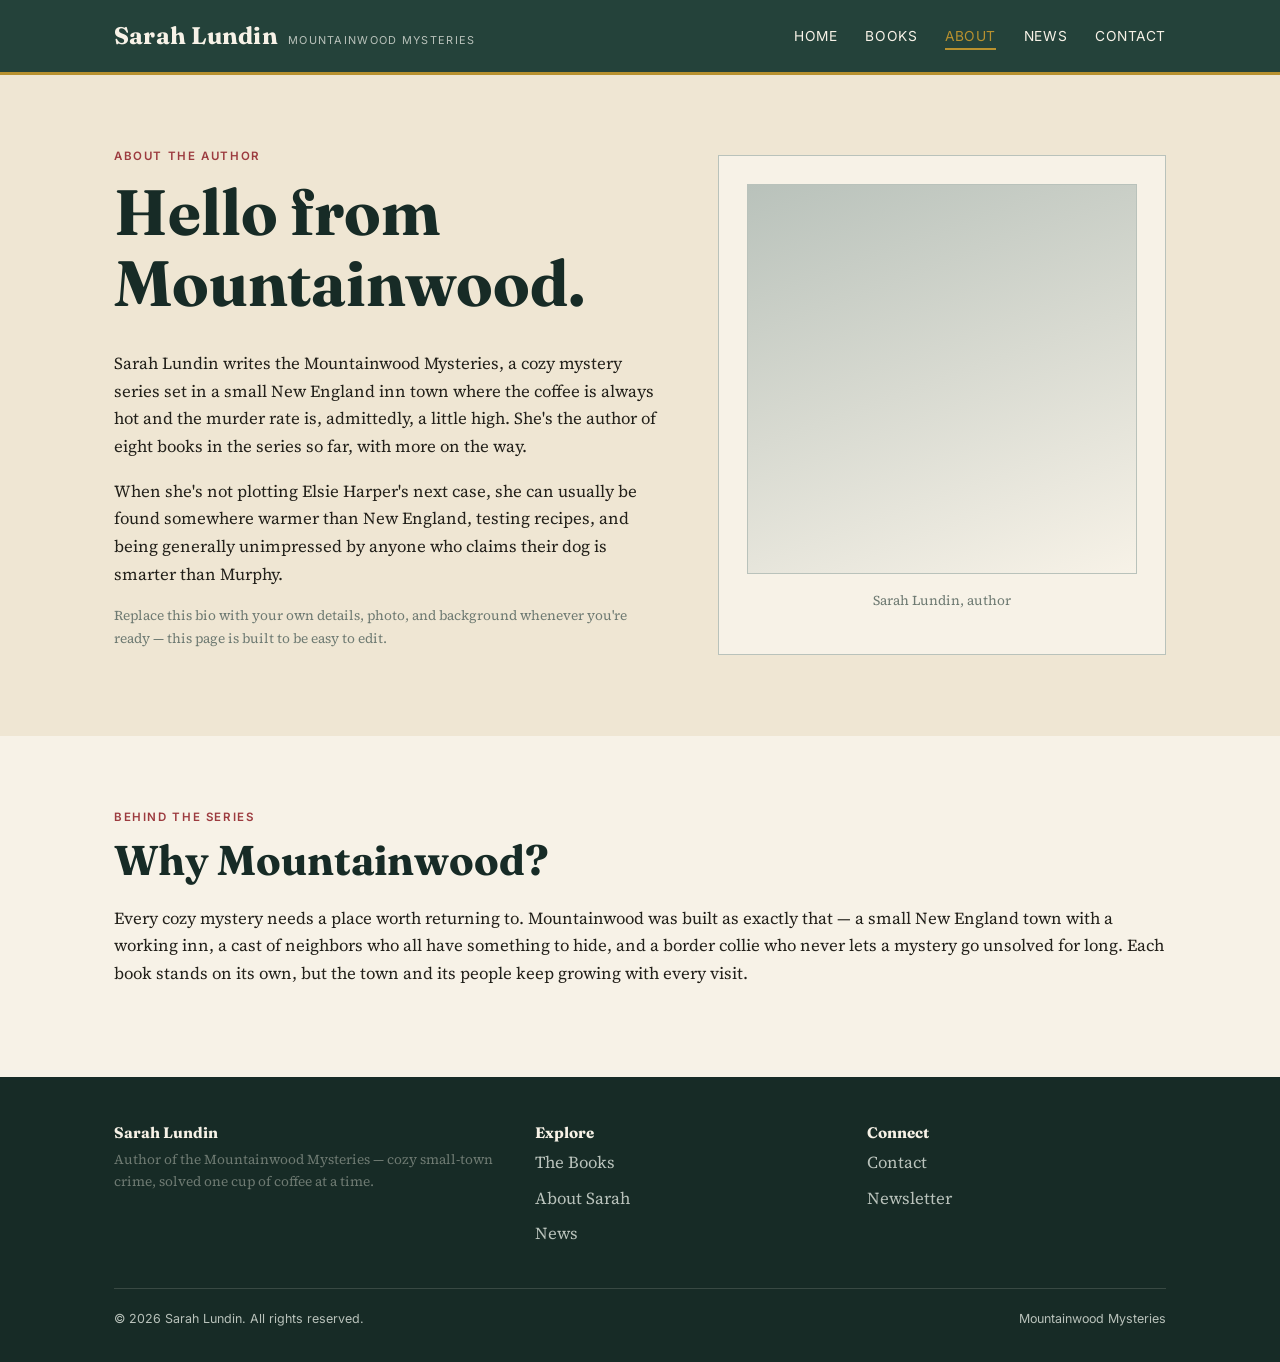
==== about.html @ 878978d4 "Update about.html" ====
<!DOCTYPE html>
<html lang="en">
<head>
<meta charset="UTF-8">
<meta name="viewport" content="width=device-width, initial-scale=1.0">
<title>About — Sarah Lundin</title>
<meta name="description" content="About Sarah Lundin, author of the Mountainwood Mysteries.">
<link rel="stylesheet" href="styles.css">
</head>
<body>

<header class="site-header">
  <div class="container">
    <a href="index.html" class="brand">
      <span class="brand-name">Sarah Lundin</span>
      <span class="brand-tag">Mountainwood Mysteries</span>
    </a>
    <nav class="main-nav">
      <ul>
        <li><a href="index.html">Home</a></li>
        <li><a href="books.html">Books</a></li>
        <li><a href="about.html" class="active">About</a></li>
        <li><a href="news.html">News</a></li>
        <li><a href="contact.html">Contact</a></li>
      </ul>
    </nav>
  </div>
</header>

<section>
  <div class="container two-col">
    <div>
      <p class="eyebrow">About the Author</p>
      <h1>Hello from Mountainwood.</h1>
      <!-- EDIT THIS PARAGRAPH with your own bio -->
      <p>Sarah Lundin writes the Mountainwood Mysteries, a cozy mystery series set in a small New England inn town where the coffee is always hot and the murder rate is, admittedly, a little high. She's the author of eight books in the series so far, with more on the way.</p>
      <p>When she's not plotting Elsie Harper's next case, she can usually be found somewhere warmer than New England, testing recipes, and being generally unimpressed by anyone who claims their dog is smarter than Murphy.</p>
      <p class="small">Replace this bio with your own details, photo, and background whenever you're ready — this page is built to be easy to edit.</p>
    </div>
    <div class="card center">
      <div style="width:100%; aspect-ratio:1; background:linear-gradient(160deg, var(--fog-light), var(--paper-light)); border:1px solid var(--fog-light); display:flex; align-items:center; justify-content:center; margin-bottom:16px;">
        <span class sarah.jpg.png</span>
      </div>
      <p class="small mt-0">Sarah Lundin, author</p>
    </div>
  </div>
</section>

<section class="section-alt">
  <div class="container">
    <p class="eyebrow">Behind the Series</p>
    <h2>Why Mountainwood?</h2>
    <p>Every cozy mystery needs a place worth returning to. Mountainwood was built as exactly that — a small New England town with a working inn, a cast of neighbors who all have something to hide, and a border collie who never lets a mystery go unsolved for long. Each book stands on its own, but the town and its people keep growing with every visit.</p>
  </div>
</section>

<footer class="site-footer">
  <div class="container">
    <div class="footer-grid">
      <div>
        <h4>Sarah Lundin</h4>
        <p class="small">Author of the Mountainwood Mysteries — cozy small-town crime, solved one cup of coffee at a time.</p>
      </div>
      <div>
        <h4>Explore</h4>
        <ul>
          <li><a href="books.html">The Books</a></li>
          <li><a href="about.html">About Sarah</a></li>
          <li><a href="news.html">News</a></li>
        </ul>
      </div>
      <div>
        <h4>Connect</h4>
        <ul>
          <li><a href="contact.html">Contact</a></li>
          <li><a href="contact.html#newsletter">Newsletter</a></li>
        </ul>
      </div>
    </div>
    <div class="footer-bottom">
      <span>&copy; 2026 Sarah Lundin. All rights reserved.</span>
      <span>Mountainwood Mysteries</span>
    </div>
  </div>
</footer>

</body>
</html>
---- styles.css ----
/* ===================================================================
   SARAH LUNDIN — MOUNTAINWOOD MYSTERIES
   Design tokens: deep spruce green, cranberry, antique gold, parchment.
   Signature element: the "postmark" badge, used throughout as a stamp
   of authenticity — a nod to cozy small-town mail and the inn itself.
   =================================================================== */

@import url('https://fonts.googleapis.com/css2?family=Fraunces:ital,opsz,wght@0,9..144,400;0,9..144,600;0,9..144,700;1,9..144,500&family=Source+Serif+4:ital,wght@0,400;0,600;1,400&family=Inter:wght@400;500;600&display=swap');

:root{
  --spruce: #24423A;
  --spruce-dark: #172B26;
  --cranberry: #9C3B3F;
  --cranberry-dark: #7C2E31;
  --gold: #B8912F;
  --paper: #EFE6D3;
  --paper-light: #F7F2E7;
  --ink: #22201A;
  --fog: #6E7A72;
  --fog-light: #B9C2BB;

  --display: 'Fraunces', serif;
  --body: 'Source Serif 4', serif;
  --utility: 'Inter', sans-serif;

  --max-w: 1100px;
}

*, *::before, *::after{ box-sizing: border-box; }

html{ scroll-behavior: smooth; }

body{
  margin: 0;
  background: var(--paper);
  color: var(--ink);
  font-family: var(--body);
  font-size: 1.05rem;
  line-height: 1.65;
}

img{ max-width: 100%; display: block; }

a{ color: inherit; }

h1, h2, h3, h4{
  font-family: var(--display);
  font-weight: 700;
  line-height: 1.1;
  margin: 0 0 0.5em;
  color: var(--spruce-dark);
}

h1{ font-size: clamp(2.4rem, 5vw, 4rem); }
h2{ font-size: clamp(1.8rem, 3.4vw, 2.6rem); }
h3{ font-size: 1.4rem; }

.eyebrow{
  font-family: var(--utility);
  font-weight: 600;
  font-size: 0.72rem;
  letter-spacing: 0.14em;
  text-transform: uppercase;
  color: var(--cranberry);
}

p{ margin: 0 0 1em; }

.container{
  max-width: var(--max-w);
  margin: 0 auto;
  padding: 0 24px;
}

/* -------------------- Header / nav -------------------- */

.site-header{
  background: var(--spruce);
  color: var(--paper-light);
  position: sticky;
  top: 0;
  z-index: 50;
  border-bottom: 3px solid var(--gold);
}

.site-header .container{
  display: flex;
  align-items: center;
  justify-content: space-between;
  padding-top: 16px;
  padding-bottom: 16px;
}

.brand{
  display: flex;
  align-items: baseline;
  gap: 10px;
  text-decoration: none;
  color: var(--paper-light);
}

.brand-name{
  font-family: var(--display);
  font-weight: 700;
  font-size: 1.5rem;
  letter-spacing: 0.01em;
}

.brand-tag{
  font-family: var(--utility);
  font-size: 0.68rem;
  letter-spacing: 0.12em;
  text-transform: uppercase;
  color: var(--fog-light);
}

nav.main-nav ul{
  list-style: none;
  display: flex;
  gap: 28px;
  margin: 0;
  padding: 0;
}

nav.main-nav a{
  text-decoration: none;
  font-family: var(--utility);
  font-size: 0.86rem;
  letter-spacing: 0.04em;
  text-transform: uppercase;
  color: var(--paper-light);
  padding-bottom: 4px;
  border-bottom: 2px solid transparent;
  transition: border-color 0.2s ease, color 0.2s ease;
}

nav.main-nav a:hover,
nav.main-nav a.active{
  border-color: var(--gold);
  color: var(--gold);
}

.nav-toggle{ display: none; }

@media (max-width: 720px){
  .site-header .container{ flex-wrap: wrap; row-gap: 12px; }
  nav.main-nav ul{ gap: 18px; flex-wrap: wrap; }
}

/* -------------------- Postmark badge (signature element) -------------------- */

.postmark{
  width: 108px;
  height: 108px;
  flex-shrink: 0;
}

.postmark .ring{
  fill: none;
  stroke: currentColor;
  stroke-width: 1.4;
  stroke-dasharray: 3 3;
}

.postmark .ring-solid{
  fill: none;
  stroke: currentColor;
  stroke-width: 1.6;
}

.postmark text{
  font-family: var(--utility);
  font-size: 8.4px;
  letter-spacing: 2px;
  text-transform: uppercase;
  fill: currentColor;
}

.postmark .cancel line{
  stroke: currentColor;
  stroke-width: 1;
  opacity: 0.55;
}

/* -------------------- Hero -------------------- */

.hero{
  background:
    radial-gradient(ellipse at top right, rgba(184,145,47,0.15), transparent 55%),
    var(--paper);
  padding: 84px 0 72px;
  border-bottom: 1px solid var(--fog-light);
}

.hero .container{
  display: grid;
  grid-template-columns: 1fr auto;
  gap: 40px;
  align-items: start;
}

.hero-copy{ max-width: 620px; }

.hero-copy h1{ margin-top: 0.2em; }

.hero-lede{
  font-size: 1.2rem;
  color: var(--fog);
  font-style: italic;
  max-width: 520px;
}

.hero .postmark{ color: var(--spruce); margin-top: 6px; }

.btn{
  display: inline-block;
  font-family: var(--utility);
  font-weight: 600;
  font-size: 0.85rem;
  letter-spacing: 0.04em;
  text-transform: uppercase;
  text-decoration: none;
  padding: 13px 26px;
  border-radius: 2px;
  border: 1.5px solid var(--spruce);
  color: var(--spruce);
  transition: background 0.2s ease, color 0.2s ease;
}

.btn:hover{ background: var(--spruce); color: var(--paper-light); }

.btn-solid{
  background: var(--cranberry);
  border-color: var(--cranberry);
  color: var(--paper-light);
}

.btn-solid:hover{ background: var(--cranberry-dark); border-color: var(--cranberry-dark); }

.btn-row{ display: flex; gap: 14px; flex-wrap: wrap; margin-top: 28px; }

/* -------------------- Sections -------------------- */

section{ padding: 72px 0; }

.section-alt{ background: var(--paper-light); }

.section-dark{ background: var(--spruce); color: var(--paper-light); }
.section-dark h2{ color: var(--paper-light); }
.section-dark .eyebrow{ color: var(--gold); }

.section-head{
  display: flex;
  align-items: flex-end;
  justify-content: space-between;
  gap: 24px;
  margin-bottom: 40px;
  flex-wrap: wrap;
}

/* -------------------- Book cover cards (CSS-drawn, no images needed) -------------------- */

.book-grid{
  display: grid;
  grid-template-columns: repeat(auto-fill, minmax(220px, 1fr));
  gap: 32px;
}

.book-card{ display: flex; flex-direction: column; gap: 14px; }

.cover{
  aspect-ratio: 2 / 3;
  background: linear-gradient(160deg, var(--spruce) 0%, var(--spruce-dark) 100%);
  border: 1px solid var(--gold);
  outline: 6px solid var(--paper-light);
  outline-offset: -12px;
  color: var(--paper-light);
  display: flex;
  flex-direction: column;
  justify-content: space-between;
  padding: 22px 18px;
  position: relative;
  overflow: hidden;
  box-shadow: 6px 6px 0 rgba(34,32,26,0.12);
}

.coming-soon-banner{
  position: absolute;
  top: 42%;
  left: -25%;
  width: 150%;
  transform: rotate(-32deg);
  transform-origin: center;
  text-align: center;
  font-family: var(--display);
  font-weight: 700;
  font-size: clamp(1.3rem, 6vw, 1.9rem);
  letter-spacing: 0.04em;
  text-transform: uppercase;
  color: var(--paper-light);
  background: var(--cranberry);
  padding: 10px 0;
  box-shadow: 0 3px 10px rgba(0,0,0,0.3);
  pointer-events: none;
}

.cover .series-eyebrow{
  font-family: var(--utility);
  font-size: 0.62rem;
  letter-spacing: 0.16em;
  text-transform: uppercase;
  color: var(--gold);
}

.cover .cover-title{
  font-family: var(--display);
  font-weight: 700;
  font-size: 1.3rem;
  line-height: 1.15;
}

.cover .cover-author{
  font-family: var(--utility);
  font-size: 0.7rem;
  letter-spacing: 0.08em;
  text-transform: uppercase;
  border-top: 1px solid rgba(247,242,231,0.35);
  padding-top: 10px;
}

.cover.tone-2{ background: linear-gradient(160deg, var(--cranberry) 0%, var(--cranberry-dark) 100%); border-color: var(--paper-light); }
.cover.tone-3{ background: linear-gradient(160deg, #4A5A2E 0%, #313F1D 100%); border-color: var(--gold); }
.cover.tone-4{ background: linear-gradient(160deg, #3A4A57 0%, #232E37 100%); border-color: var(--gold); }

.book-meta{ font-family: var(--utility); font-size: 0.75rem; letter-spacing: 0.04em; color: var(--fog); text-transform: uppercase; }
.book-blurb{ font-size: 0.96rem; color: var(--ink); }

/* -------------------- Cards / lists -------------------- */

.card{
  background: var(--paper-light);
  border: 1px solid var(--fog-light);
  padding: 28px;
}

.two-col{ display: grid; grid-template-columns: 1.1fr 0.9fr; gap: 56px; align-items: center; }

@media (max-width: 800px){
  .two-col{ grid-template-columns: 1fr; }
  .hero .container{ grid-template-columns: 1fr; }
}

.pawline{
  display: flex;
  align-items: center;
  gap: 10px;
  font-family: var(--utility);
  font-size: 0.78rem;
  letter-spacing: 0.06em;
  text-transform: uppercase;
  color: var(--fog);
  margin-bottom: 10px;
}

.paw{ width: 16px; height: 16px; flex-shrink: 0; color: var(--cranberry); }

/* -------------------- News / blog cards -------------------- */

.post-list{ display: flex; flex-direction: column; gap: 0; }

.post-item{
  display: grid;
  grid-template-columns: 140px 1fr;
  gap: 28px;
  padding: 28px 0;
  border-bottom: 1px solid var(--fog-light);
}

.post-date{ font-family: var(--utility); font-size: 0.78rem; letter-spacing: 0.05em; text-transform: uppercase; color: var(--cranberry); }

@media (max-width: 600px){
  .post-item{ grid-template-columns: 1fr; }
}

/* -------------------- Forms -------------------- */

.form-field{ margin-bottom: 18px; display: flex; flex-direction: column; gap: 6px; }

.form-field label{
  font-family: var(--utility);
  font-size: 0.76rem;
  letter-spacing: 0.05em;
  text-transform: uppercase;
  color: var(--spruce-dark);
}

.form-field input,
.form-field textarea{
  font-family: var(--body);
  font-size: 1rem;
  padding: 12px 14px;
  border: 1.5px solid var(--fog-light);
  background: var(--paper-light);
  color: var(--ink);
  border-radius: 2px;
}

.form-field input:focus,
.form-field textarea:focus{
  outline: 2px solid var(--gold);
  outline-offset: 1px;
  border-color: var(--gold);
}

.form-note{ font-size: 0.85rem; color: var(--fog); }

/* -------------------- Footer -------------------- */
/* Add these rules near the end of styles.css */

.book-card {
  display: flex;
  flex-direction: column;
}

.book-cover,
.coming-soon-cover {
  width: 100%;
  aspect-ratio: 2 / 3;
  display: block;
  object-fit: cover;
  border-radius: 8px;
  box-shadow: 0 12px 28px rgba(0, 0, 0, 0.18);
  transition: transform 0.2s ease, box-shadow 0.2s ease;
}

.book-card:hover .book-cover,
.book-card:hover .coming-soon-cover {
  transform: translateY(-4px);
  box-shadow: 0 16px 34px rgba(0, 0, 0, 0.24);
}

.book-title {
  margin: 0.25rem 0 0.5rem;
  font-size: 1.25rem;
  line-height: 1.2;
}

.coming-soon-cover {
  position: relative;
  overflow: hidden;
  padding: 2rem 1.25rem;
  box-sizing: border-box;
  background:
    linear-gradient(rgba(13, 36, 48, 0.2), rgba(13, 36, 48, 0.72)),
    linear-gradient(145deg, #446b73, #122b39);
  color: #fff;
  text-align: center;
  justify-content: center;
  align-items: center;
  flex-direction: column;
  gap: 1rem;
}

.coming-soon-cover .series-eyebrow,
.coming-soon-cover .cover-title,
.coming-soon-cover .cover-author {
  display: block;
}

.coming-soon-cover .cover-title {
  font-family: Georgia, serif;
  font-size: clamp(1.7rem, 3vw, 2.5rem);
  line-height: 1.05;
}

.coming-soon-banner {
  position: absolute;
  top: 1rem;
  right: -2.6rem;
  width: 10rem;
  padding: 0.45rem 0;
  background: #b33a2f;
  color: #fff;
  font-size: 0.75rem;
  font-weight: 700;
  letter-spacing: 0.08em;
  text-transform: uppercase;
  transform: rotate(40deg);
}
/* Add these rules near the end of styles.css */

.book-card {
  display: flex;
  flex-direction: column;
}

.book-cover,
.coming-soon-cover {
  width: 100%;
  aspect-ratio: 2 / 3;
  display: block;
  object-fit: cover;
  border-radius: 8px;
  box-shadow: 0 12px 28px rgba(0, 0, 0, 0.18);
  transition: transform 0.2s ease, box-shadow 0.2s ease;
}

.book-card:hover .book-cover,
.book-card:hover .coming-soon-cover {
  transform: translateY(-4px);
  box-shadow: 0 16px 34px rgba(0, 0, 0, 0.24);
}

.book-title {
  margin: 0.25rem 0 0.5rem;
  font-size: 1.25rem;
  line-height: 1.2;
}

.coming-soon-cover {
  position: relative;
  overflow: hidden;
  padding: 2rem 1.25rem;
  box-sizing: border-box;
  background:
    linear-gradient(rgba(13, 36, 48, 0.2), rgba(13, 36, 48, 0.72)),
    linear-gradient(145deg, #446b73, #122b39);
  color: #fff;
  text-align: center;
  justify-content: center;
  align-items: center;
  flex-direction: column;
  gap: 1rem;
}

.coming-soon-cover .series-eyebrow,
.coming-soon-cover .cover-title,
.coming-soon-cover .cover-author {
  display: block;
}

.coming-soon-cover .cover-title {
  font-family: Georgia, serif;
  font-size: clamp(1.7rem, 3vw, 2.5rem);
  line-height: 1.05;
}

.coming-soon-banner {
  position: absolute;
  top: 1rem;
  right: -2.6rem;
  width: 10rem;
  padding: 0.45rem 0;
  background: #b33a2f;
  color: #fff;
  font-size: 0.75rem;
  font-weight: 700;
  letter-spacing: 0.08em;
  text-transform: uppercase;
  transform: rotate(40deg);
}
/* Add these rules near the end of styles.css */

.book-card {
  display: flex;
  flex-direction: column;
}

.book-cover,
.coming-soon-cover {
  width: 100%;
  aspect-ratio: 2 / 3;
  display: block;
  object-fit: cover;
  border-radius: 8px;
  box-shadow: 0 12px 28px rgba(0, 0, 0, 0.18);
  transition: transform 0.2s ease, box-shadow 0.2s ease;
}

.book-card:hover .book-cover,
.book-card:hover .coming-soon-cover {
  transform: translateY(-4px);
  box-shadow: 0 16px 34px rgba(0, 0, 0, 0.24);
}

.book-title {
  margin: 0.25rem 0 0.5rem;
  font-size: 1.25rem;
  line-height: 1.2;
}

.coming-soon-cover {
  position: relative;
  overflow: hidden;
  padding: 2rem 1.25rem;
  box-sizing: border-box;
  background:
    linear-gradient(rgba(13, 36, 48, 0.2), rgba(13, 36, 48, 0.72)),
    linear-gradient(145deg, #446b73, #122b39);
  color: #fff;
  text-align: center;
  justify-content: center;
  align-items: center;
  flex-direction: column;
  gap: 1rem;
}

.coming-soon-cover .series-eyebrow,
.coming-soon-cover .cover-title,
.coming-soon-cover .cover-author {
  display: block;
}

.coming-soon-cover .cover-title {
  font-family: Georgia, serif;
  font-size: clamp(1.7rem, 3vw, 2.5rem);
  line-height: 1.05;
}

.coming-soon-banner {
  position: absolute;
  top: 1rem;
  right: -2.6rem;
  width: 10rem;
  padding: 0.45rem 0;
  background: #b33a2f;
  color: #fff;
  font-size: 0.75rem;
  font-weight: 700;
  letter-spacing: 0.08em;
  text-transform: uppercase;
  transform: rotate(40deg);
}
/* Add these rules near the end of styles.css */

.book-card {
  display: flex;
  flex-direction: column;
}

.book-cover,
.coming-soon-cover {
  width: 100%;
  aspect-ratio: 2 / 3;
  display: block;
  object-fit: cover;
  border-radius: 8px;
  box-shadow: 0 12px 28px rgba(0, 0, 0, 0.18);
  transition: transform 0.2s ease, box-shadow 0.2s ease;
}

.book-card:hover .book-cover,
.book-card:hover .coming-soon-cover {
  transform: translateY(-4px);
  box-shadow: 0 16px 34px rgba(0, 0, 0, 0.24);
}

.book-title {
  margin: 0.25rem 0 0.5rem;
  font-size: 1.25rem;
  line-height: 1.2;
}

.coming-soon-cover {
  position: relative;
  overflow: hidden;
  padding: 2rem 1.25rem;
  box-sizing: border-box;
  background:
    linear-gradient(rgba(13, 36, 48, 0.2), rgba(13, 36, 48, 0.72)),
    linear-gradient(145deg, #446b73, #122b39);
  color: #fff;
  text-align: center;
  justify-content: center;
  align-items: center;
  flex-direction: column;
  gap: 1rem;
}

.coming-soon-cover .series-eyebrow,
.coming-soon-cover .cover-title,
.coming-soon-cover .cover-author {
  display: block;
}

.coming-soon-cover .cover-title {
  font-family: Georgia, serif;
  font-size: clamp(1.7rem, 3vw, 2.5rem);
  line-height: 1.05;
}

.coming-soon-banner {
  position: absolute;
  top: 1rem;
  right: -2.6rem;
  width: 10rem;
  padding: 0.45rem 0;
  background: #b33a2f;
  color: #fff;
  font-size: 0.75rem;
  font-weight: 700;
  letter-spacing: 0.08em;
  text-transform: uppercase;
  transform: rotate(40deg);
}
/* Add these rules near the end of styles.css */

.book-card {
  display: flex;
  flex-direction: column;
}

.book-cover,
.coming-soon-cover {
  width: 100%;
  aspect-ratio: 2 / 3;
  display: block;
  object-fit: cover;
  border-radius: 8px;
  box-shadow: 0 12px 28px rgba(0, 0, 0, 0.18);
  transition: transform 0.2s ease, box-shadow 0.2s ease;
}

.book-card:hover .book-cover,
.book-card:hover .coming-soon-cover {
  transform: translateY(-4px);
  box-shadow: 0 16px 34px rgba(0, 0, 0, 0.24);
}

.book-title {
  margin: 0.25rem 0 0.5rem;
  font-size: 1.25rem;
  line-height: 1.2;
}

.coming-soon-cover {
  position: relative;
  overflow: hidden;
  padding: 2rem 1.25rem;
  box-sizing: border-box;
  background:
    linear-gradient(rgba(13, 36, 48, 0.2), rgba(13, 36, 48, 0.72)),
    linear-gradient(145deg, #446b73, #122b39);
  color: #fff;
  text-align: center;
  justify-content: center;
  align-items: center;
  flex-direction: column;
  gap: 1rem;
}

.coming-soon-cover .series-eyebrow,
.coming-soon-cover .cover-title,
.coming-soon-cover .cover-author {
  display: block;
}

.coming-soon-cover .cover-title {
  font-family: Georgia, serif;
  font-size: clamp(1.7rem, 3vw, 2.5rem);
  line-height: 1.05;
}

.coming-soon-banner {
  position: absolute;
  top: 1rem;
  right: -2.6rem;
  width: 10rem;
  padding: 0.45rem 0;
  background: #b33a2f;
  color: #fff;
  font-size: 0.75rem;
  font-weight: 700;
  letter-spacing: 0.08em;
  text-transform: uppercase;
  transform: rotate(40deg);
}
/* Add these rules near the end of styles.css */

.book-card {
  display: flex;
  flex-direction: column;
}

.book-cover,
.coming-soon-cover {
  width: 100%;
  aspect-ratio: 2 / 3;
  display: block;
  object-fit: cover;
  border-radius: 8px;
  box-shadow: 0 12px 28px rgba(0, 0, 0, 0.18);
  transition: transform 0.2s ease, box-shadow 0.2s ease;
}

.book-card:hover .book-cover,
.book-card:hover .coming-soon-cover {
  transform: translateY(-4px);
  box-shadow: 0 16px 34px rgba(0, 0, 0, 0.24);
}

.book-title {
  margin: 0.25rem 0 0.5rem;
  font-size: 1.25rem;
  line-height: 1.2;
}

.coming-soon-cover {
  position: relative;
  overflow: hidden;
  padding: 2rem 1.25rem;
  box-sizing: border-box;
  background:
    linear-gradient(rgba(13, 36, 48, 0.2), rgba(13, 36, 48, 0.72)),
    linear-gradient(145deg, #446b73, #122b39);
  color: #fff;
  text-align: center;
  justify-content: center;
  align-items: center;
  flex-direction: column;
  gap: 1rem;
}

.coming-soon-cover .series-eyebrow,
.coming-soon-cover .cover-title,
.coming-soon-cover .cover-author {
  display: block;
}

.coming-soon-cover .cover-title {
  font-family: Georgia, serif;
  font-size: clamp(1.7rem, 3vw, 2.5rem);
  line-height: 1.05;
}

.coming-soon-banner {
  position: absolute;
  top: 1rem;
  right: -2.6rem;
  width: 10rem;
  padding: 0.45rem 0;
  background: #b33a2f;
  color: #fff;
  font-size: 0.75rem;
  font-weight: 700;
  letter-spacing: 0.08em;
  text-transform: uppercase;
  transform: rotate(40deg);
}

.site-footer{
  background: var(--spruce-dark);
  color: var(--fog-light);
  padding: 48px 0 32px;
}

.footer-grid{
  display: grid;
  grid-template-columns: 1.3fr 1fr 1fr;
  gap: 32px;
  margin-bottom: 32px;
}

.footer-grid h4{ color: var(--paper-light); font-size: 0.95rem; }

.footer-grid ul{ list-style: none; margin: 0; padding: 0; }
.footer-grid li{ margin-bottom: 8px; }
.footer-grid a{ text-decoration: none; color: var(--fog-light); }
.footer-grid a:hover{ color: var(--gold); }

.footer-bottom{
  border-top: 1px solid rgba(247,242,231,0.15);
  padding-top: 20px;
  font-family: var(--utility);
  font-size: 0.78rem;
  color: var(--fog-light);
  display: flex;
  justify-content: space-between;
  flex-wrap: wrap;
  gap: 10px;
}

@media (max-width: 700px){
  .footer-grid{ grid-template-columns: 1fr; }
}

/* -------------------- Utility -------------------- */

.center{ text-align: center; }
.mt-0{ margin-top: 0; }
.small{ font-size: 0.85rem; color: var(--fog); }

@media (prefers-reduced-motion: reduce){
  html{ scroll-behavior: auto; }
  *{ transition: none !important; }
}
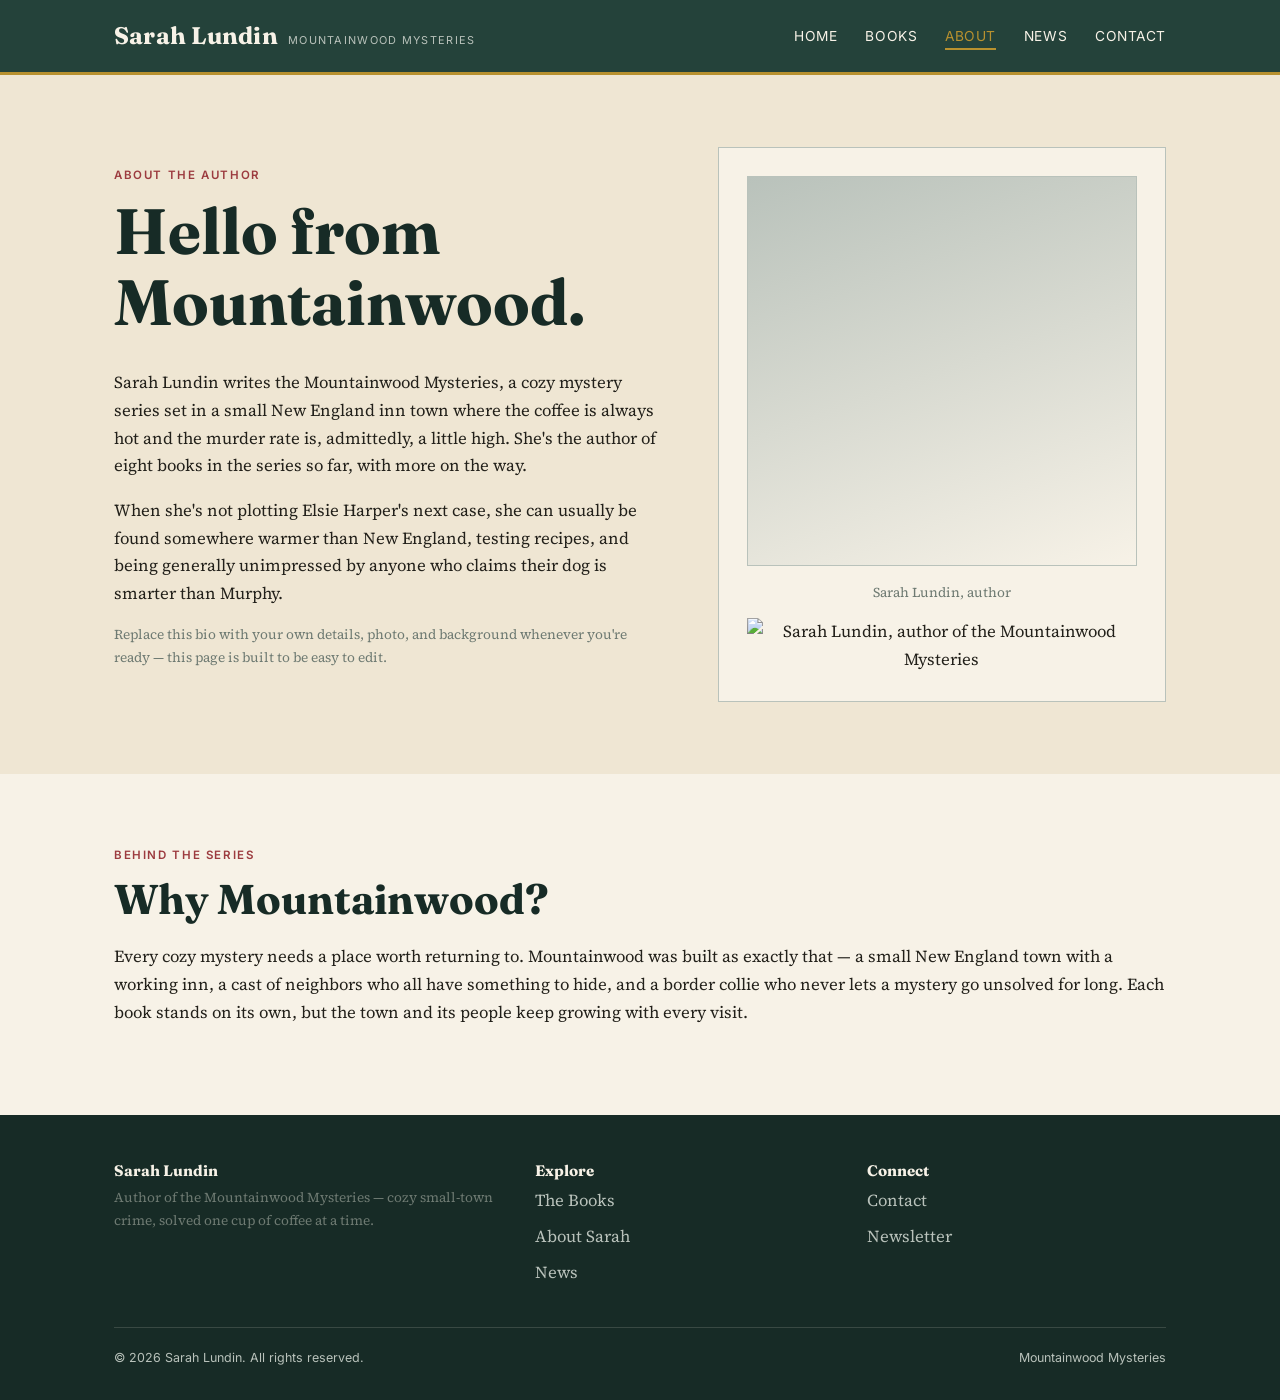
==== commit 373d70fa: "Update about.html" ====
--- a/about.html
+++ b/about.html
@@ -42,6 +42,12 @@
         <span class sarah.jpg.png</span>
       </div>
       <p class="small mt-0">Sarah Lundin, author</p>
+ <div class="about-photo">
+  <img
+    src="images/sarah.jpg.png"
+    alt="Sarah Lundin, author of the Mountainwood Mysteries"
+  >
+</div>
     </div>
   </div>
 </section>
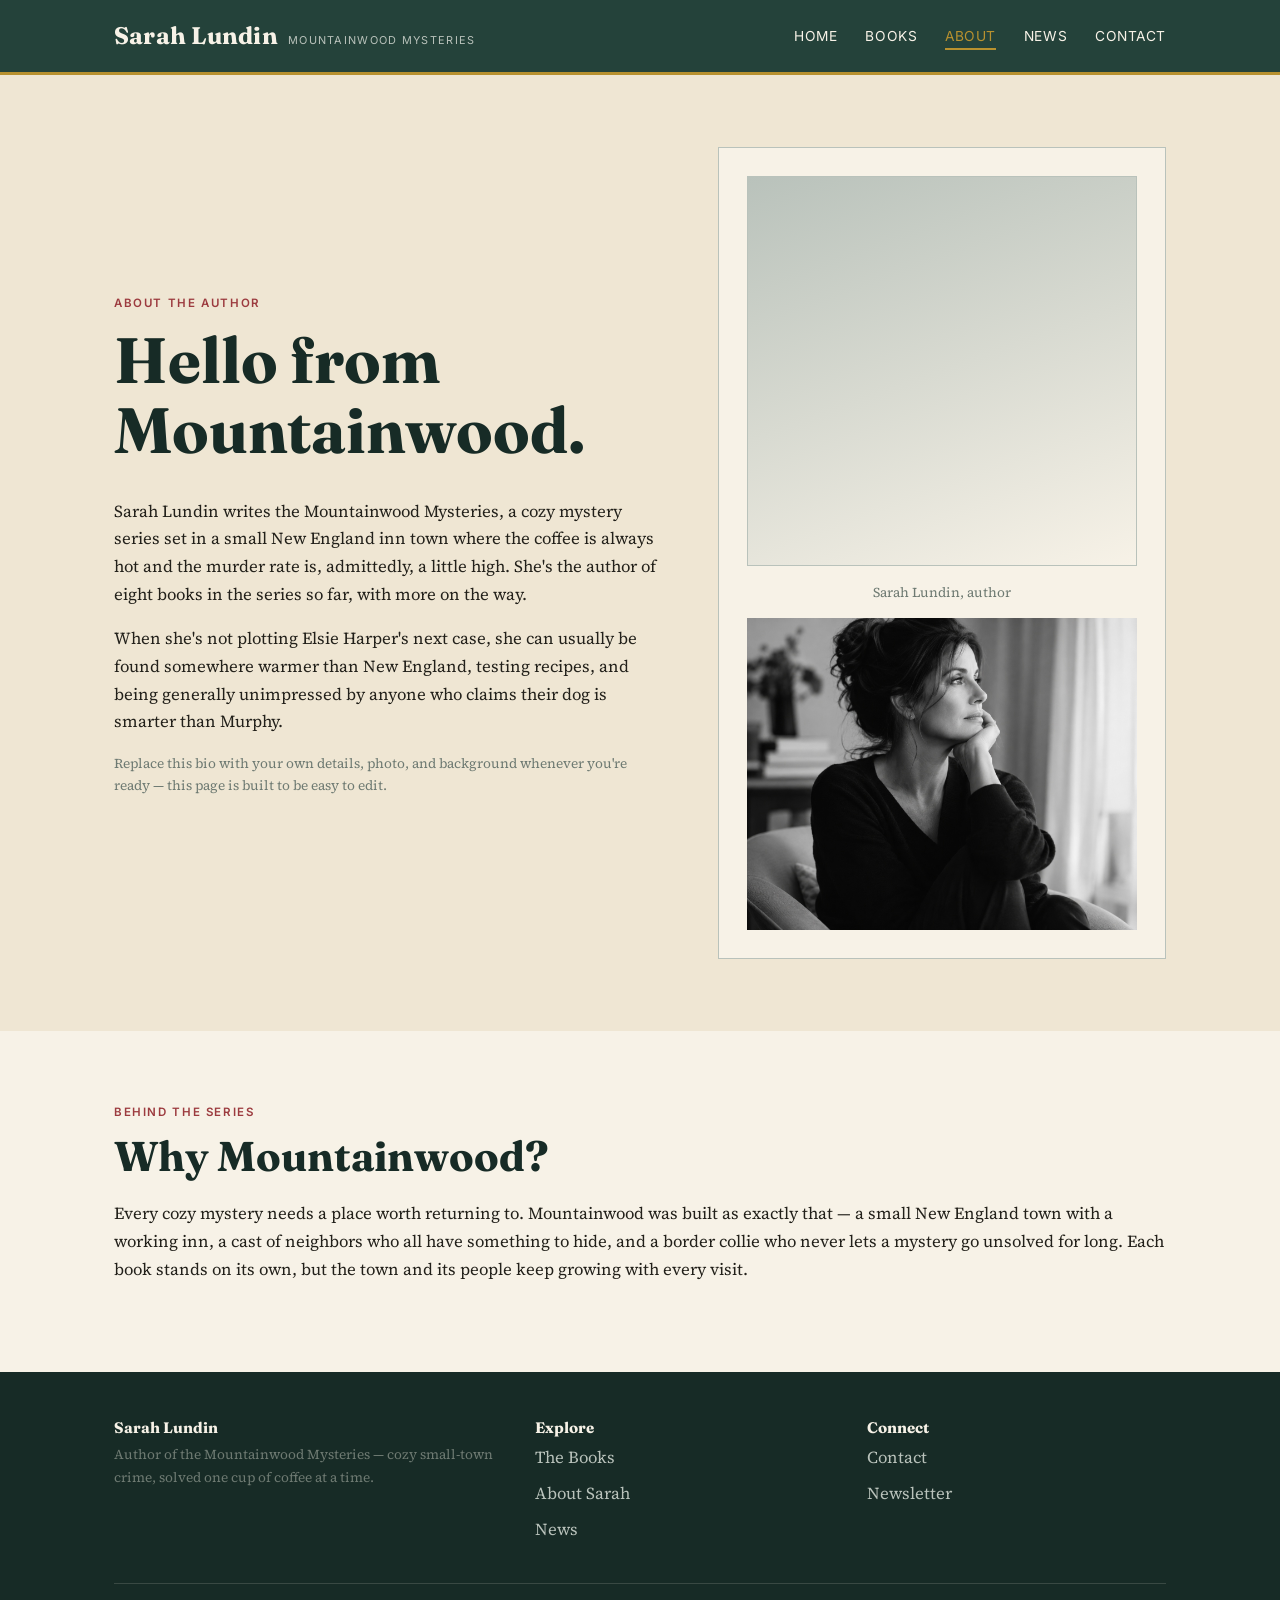
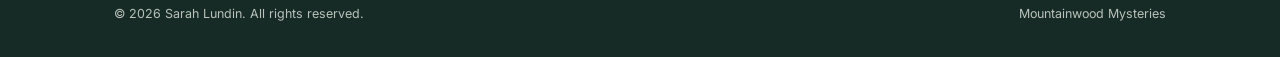
==== commit 8db4ddf4: "Update about.html" ====
--- a/about.html
+++ b/about.html
@@ -39,12 +39,12 @@
     </div>
     <div class="card center">
       <div style="width:100%; aspect-ratio:1; background:linear-gradient(160deg, var(--fog-light), var(--paper-light)); border:1px solid var(--fog-light); display:flex; align-items:center; justify-content:center; margin-bottom:16px;">
-        <span class sarah.jpg.png</span>
+        <span class sarah-lundin-author.jpg</span>
       </div>
       <p class="small mt-0">Sarah Lundin, author</p>
  <div class="about-photo">
   <img
-    src="images/sarah.jpg.png"
+    src="images/sarah-lundin-author.jpg"
     alt="Sarah Lundin, author of the Mountainwood Mysteries"
   >
 </div>
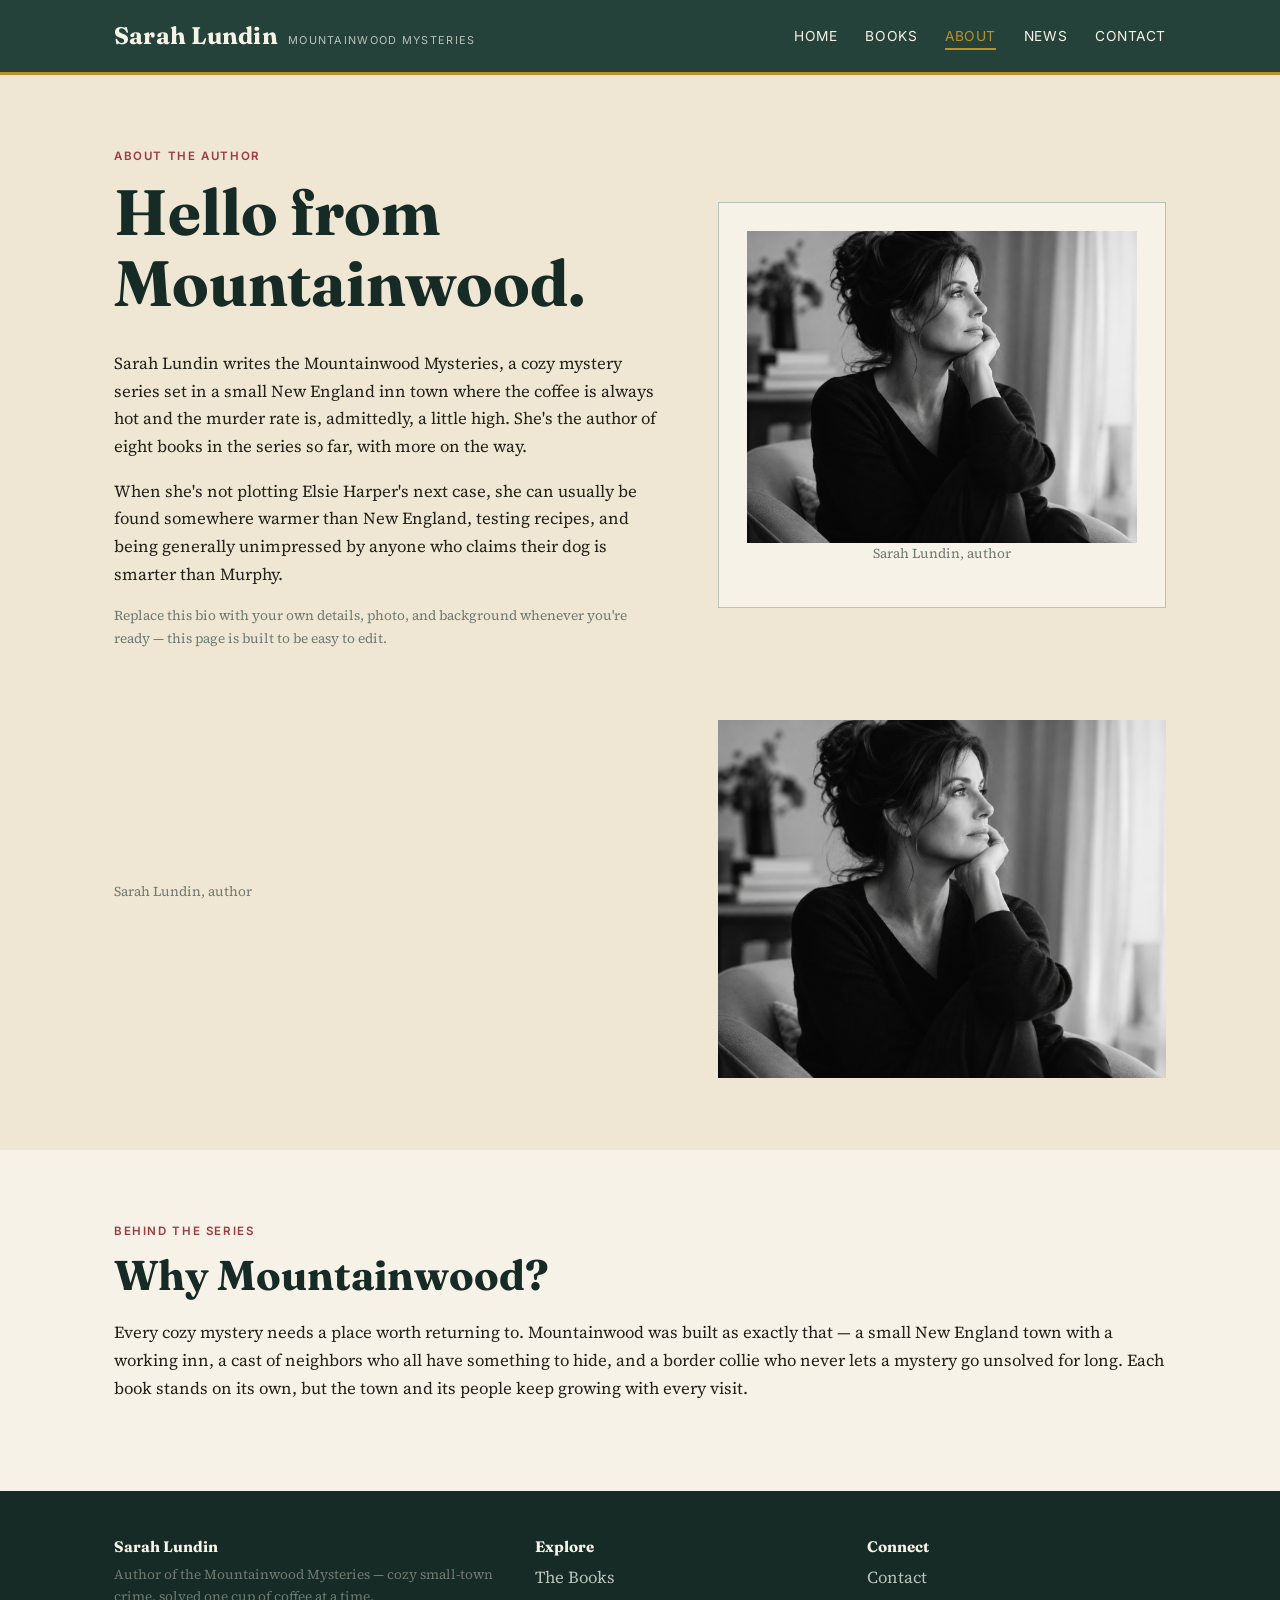
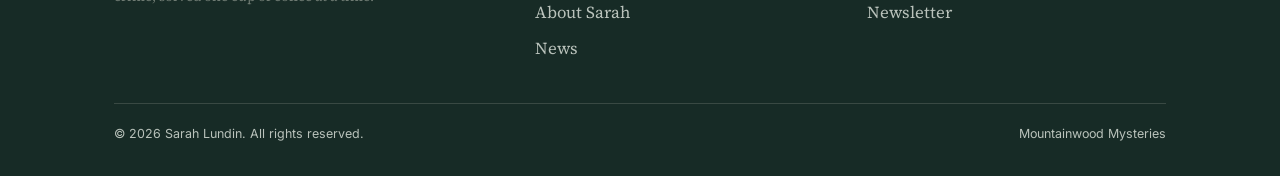
==== commit e5a645b7: "Update about.html" ====
--- a/about.html
+++ b/about.html
@@ -38,9 +38,14 @@
       <p class="small">Replace this bio with your own details, photo, and background whenever you're ready — this page is built to be easy to edit.</p>
     </div>
     <div class="card center">
-      <div style="width:100%; aspect-ratio:1; background:linear-gradient(160deg, var(--fog-light), var(--paper-light)); border:1px solid var(--fog-light); display:flex; align-items:center; justify-content:center; margin-bottom:16px;">
-        <span class sarah-lundin-author.jpg</span>
-      </div>
+        <img
+        src="images/sarah-lundin-author.jpg"
+        alt="Sarah Lundin, author of the Mountainwood Mysteries"
+        class="author-photo">
+
+    <p class="small mt-0">Sarah Lundin, author</p>
+
+</div>
       <p class="small mt-0">Sarah Lundin, author</p>
  <div class="about-photo">
   <img
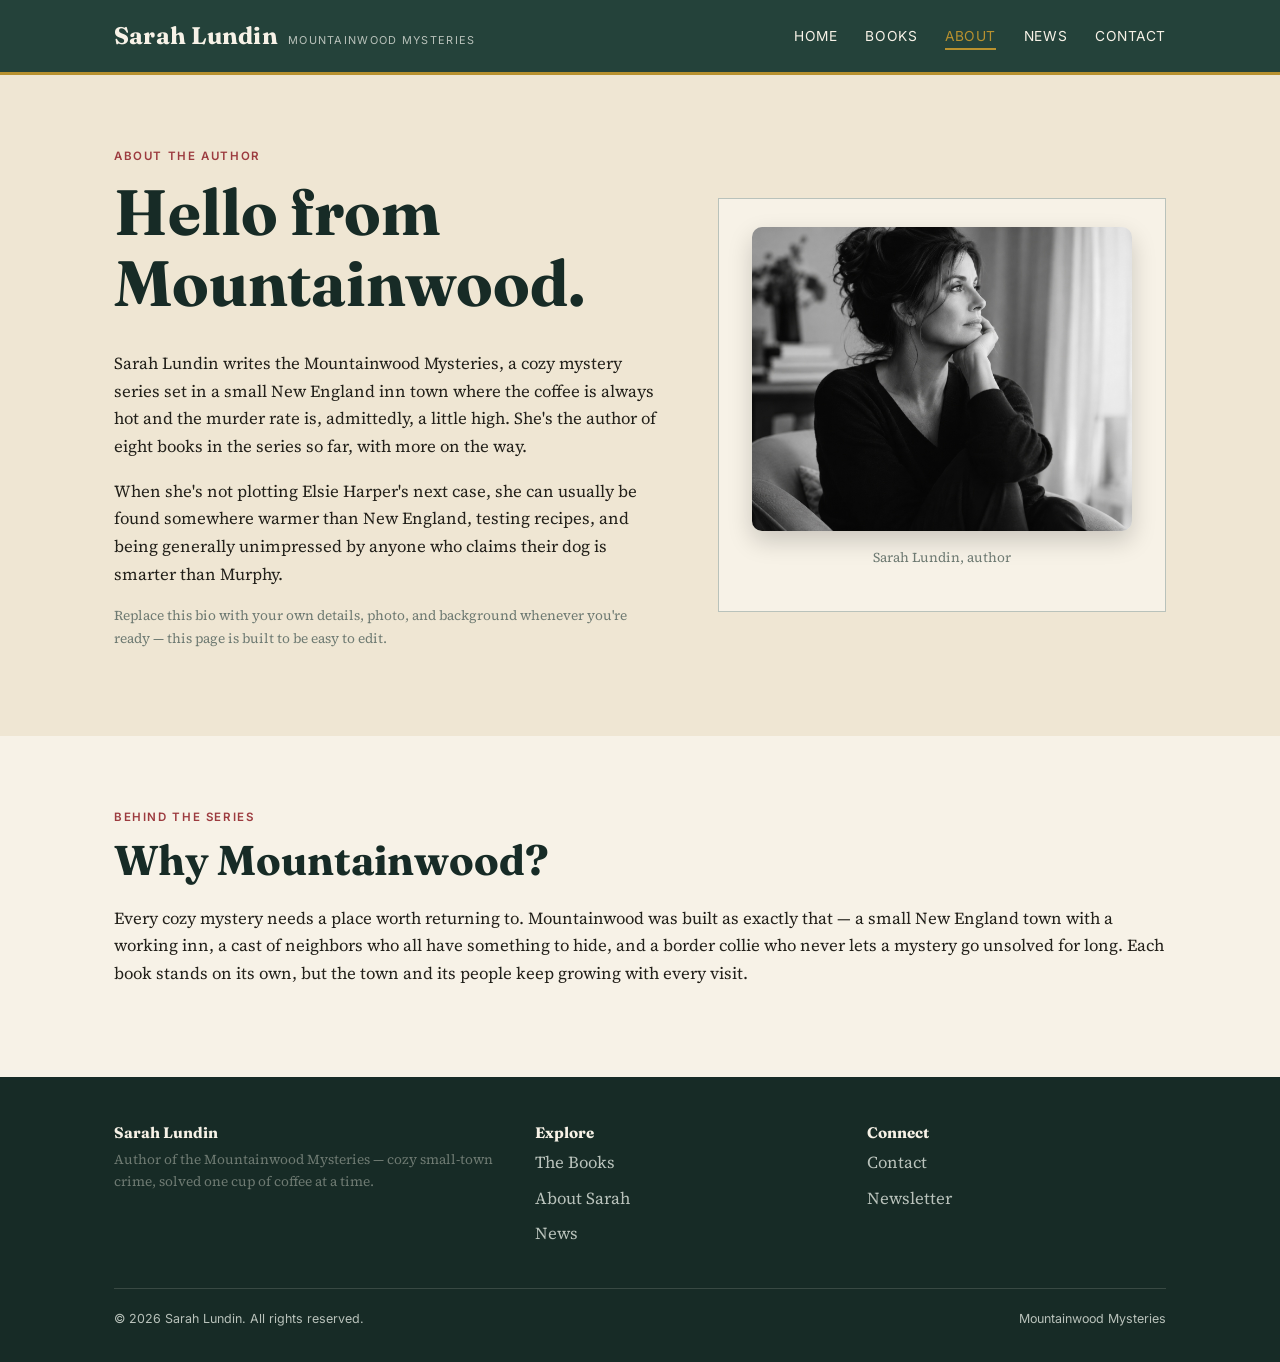
==== commit 34d8db4e: "Update about.html" ====
--- a/about.html
+++ b/about.html
@@ -37,21 +37,13 @@
       <p>When she's not plotting Elsie Harper's next case, she can usually be found somewhere warmer than New England, testing recipes, and being generally unimpressed by anyone who claims their dog is smarter than Murphy.</p>
       <p class="small">Replace this bio with your own details, photo, and background whenever you're ready — this page is built to be easy to edit.</p>
     </div>
-    <div class="card center">
-        <img
+   <div class="card center">
+    <img
         src="images/sarah-lundin-author.jpg"
         alt="Sarah Lundin, author of the Mountainwood Mysteries"
         class="author-photo">
 
     <p class="small mt-0">Sarah Lundin, author</p>
-
-</div>
-      <p class="small mt-0">Sarah Lundin, author</p>
- <div class="about-photo">
-  <img
-    src="images/sarah-lundin-author.jpg"
-    alt="Sarah Lundin, author of the Mountainwood Mysteries"
-  >
 </div>
     </div>
   </div>
--- a/styles.css
+++ b/styles.css
@@ -38,7 +38,15 @@
   font-size: 1.05rem;
   line-height: 1.65;
 }
-
+.author-photo {
+    width: 100%;
+    max-width: 380px;
+    height: auto;
+    border-radius: 10px;
+    display: block;
+    margin: 0 auto 16px;
+    box-shadow: 0 10px 25px rgba(0,0,0,.18);
+}
 img{ max-width: 100%; display: block; }
 
 a{ color: inherit; }
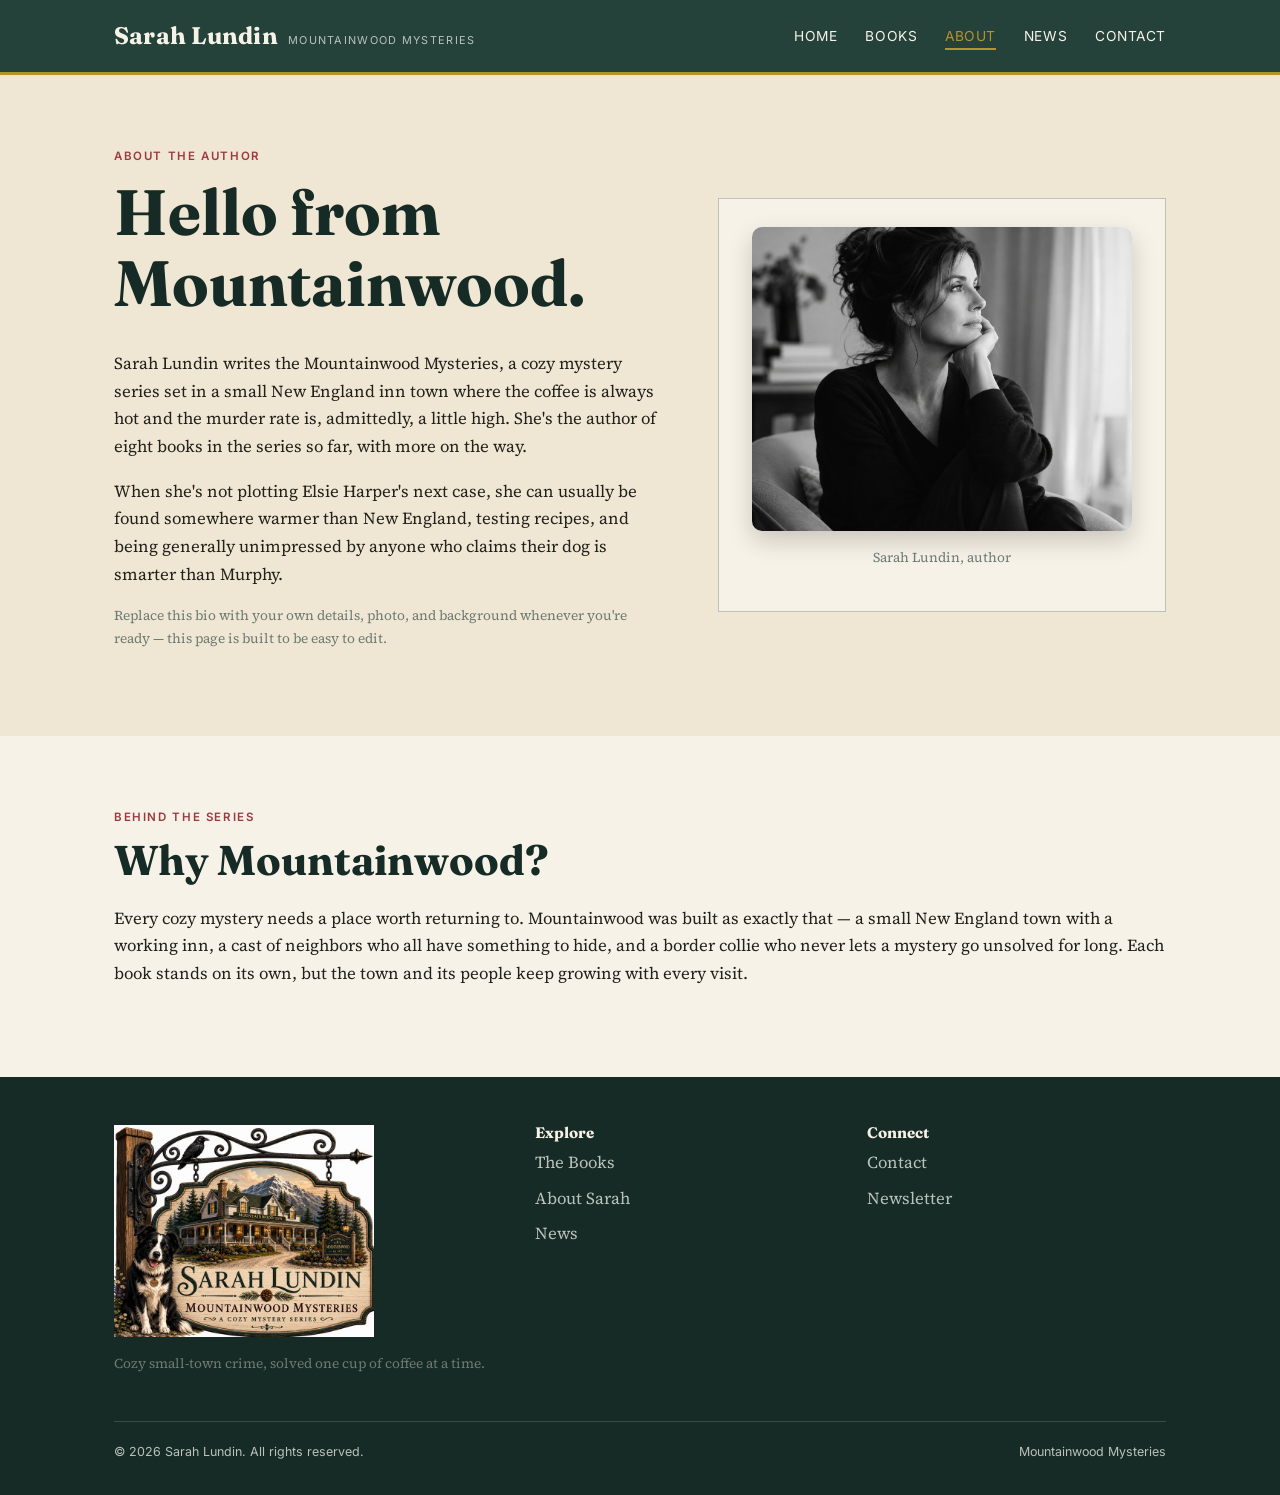
==== commit 59f01b23: "Revise footer content and add logo Updated footer section with new logo and tagline." ====
--- a/about.html
+++ b/about.html
@@ -60,10 +60,20 @@
 <footer class="site-footer">
   <div class="container">
     <div class="footer-grid">
-      <div>
-        <h4>Sarah Lundin</h4>
-        <p class="small">Author of the Mountainwood Mysteries — cozy small-town crime, solved one cup of coffee at a time.</p>
-      </div>
+       <div>
+  <a href="index.html" aria-label="Return to the Sarah Lundin homepage">
+    <img
+      class="footer-logo"
+      src="images/sarah-lundin-logo-small.webp"
+      alt="Sarah Lundin Mountainwood Mysteries"
+      loading="lazy"
+    >
+  </a>
+
+  <p class="small">
+    Cozy small-town crime, solved one cup of coffee at a time.
+  </p>
+</div>
       <div>
         <h4>Explore</h4>
         <ul>
--- a/styles.css
+++ b/styles.css
@@ -63,7 +63,26 @@
 h2{ font-size: clamp(1.8rem, 3.4vw, 2.6rem); }
 h3{ font-size: 1.4rem; }
 
-.eyebrow{
+
+
+/* -----
+
+----- Gallery ---------- */
+
+.gallery {
+    display: grid;
+    grid-template-columns: repeat(auto-fit, minmax(250px, 1fr));
+    gap: 20px;
+    margin: 2rem 0;
+}
+
+.gallery img {
+    width: 100%;
+    height: auto;
+    display: block;
+    border-radius: 10px;
+    box-shadow: 0 3px 8px rgba(0,0,0,.2);
+}.eyebrow{
   font-family: var(--utility);
   font-weight: 600;
   font-size: 0.72rem;
@@ -902,3 +921,77 @@
   html{ scroll-behavior: auto; }
   *{ transition: none !important; }
 }
+/* Make book-cover Amazon links clickable */
+.book-card > a {
+  display: block;
+  position: relative;
+  z-index: 10;
+  pointer-events: auto;
+}
+
+.book-card > a .book-cover {
+  display: block;
+  width: 100%;
+  cursor: pointer;
+  pointer-events: auto;
+}
+
+/* Prevent decorative card layers from blocking clicks */
+.book-card::before,
+.book-card::after {
+  pointer-events: none;
+}
+/* =====================================================
+   SARAH LUNDIN LOGO
+   ===================================================== */
+
+.logo-hero {
+  display: grid;
+  grid-template-columns: minmax(300px, 0.85fr) minmax(420px, 1.15fr);
+  align-items: center;
+  gap: 48px;
+}
+
+.hero-logo {
+  display: flex;
+  justify-content: center;
+}
+
+.hero-logo img {
+  width: 100%;
+  max-width: 650px;
+  height: auto;
+  filter: drop-shadow(0 14px 18px rgba(23, 43, 38, 0.18));
+}
+
+/* Smaller logo for the footer */
+
+.footer-logo {
+  width: 100%;
+  max-width: 260px;
+  height: auto;
+  margin-bottom: 16px;
+}
+
+/* Mobile layout */
+
+@media (max-width: 850px) {
+  .logo-hero {
+    grid-template-columns: 1fr;
+    gap: 32px;
+  }
+
+  .hero-logo {
+    order: -1;
+  }
+
+  .hero-logo img {
+    max-width: 560px;
+  }
+}
+
+@media (max-width: 500px) {
+  .hero-logo img {
+    max-width: 100%;
+  }
+}
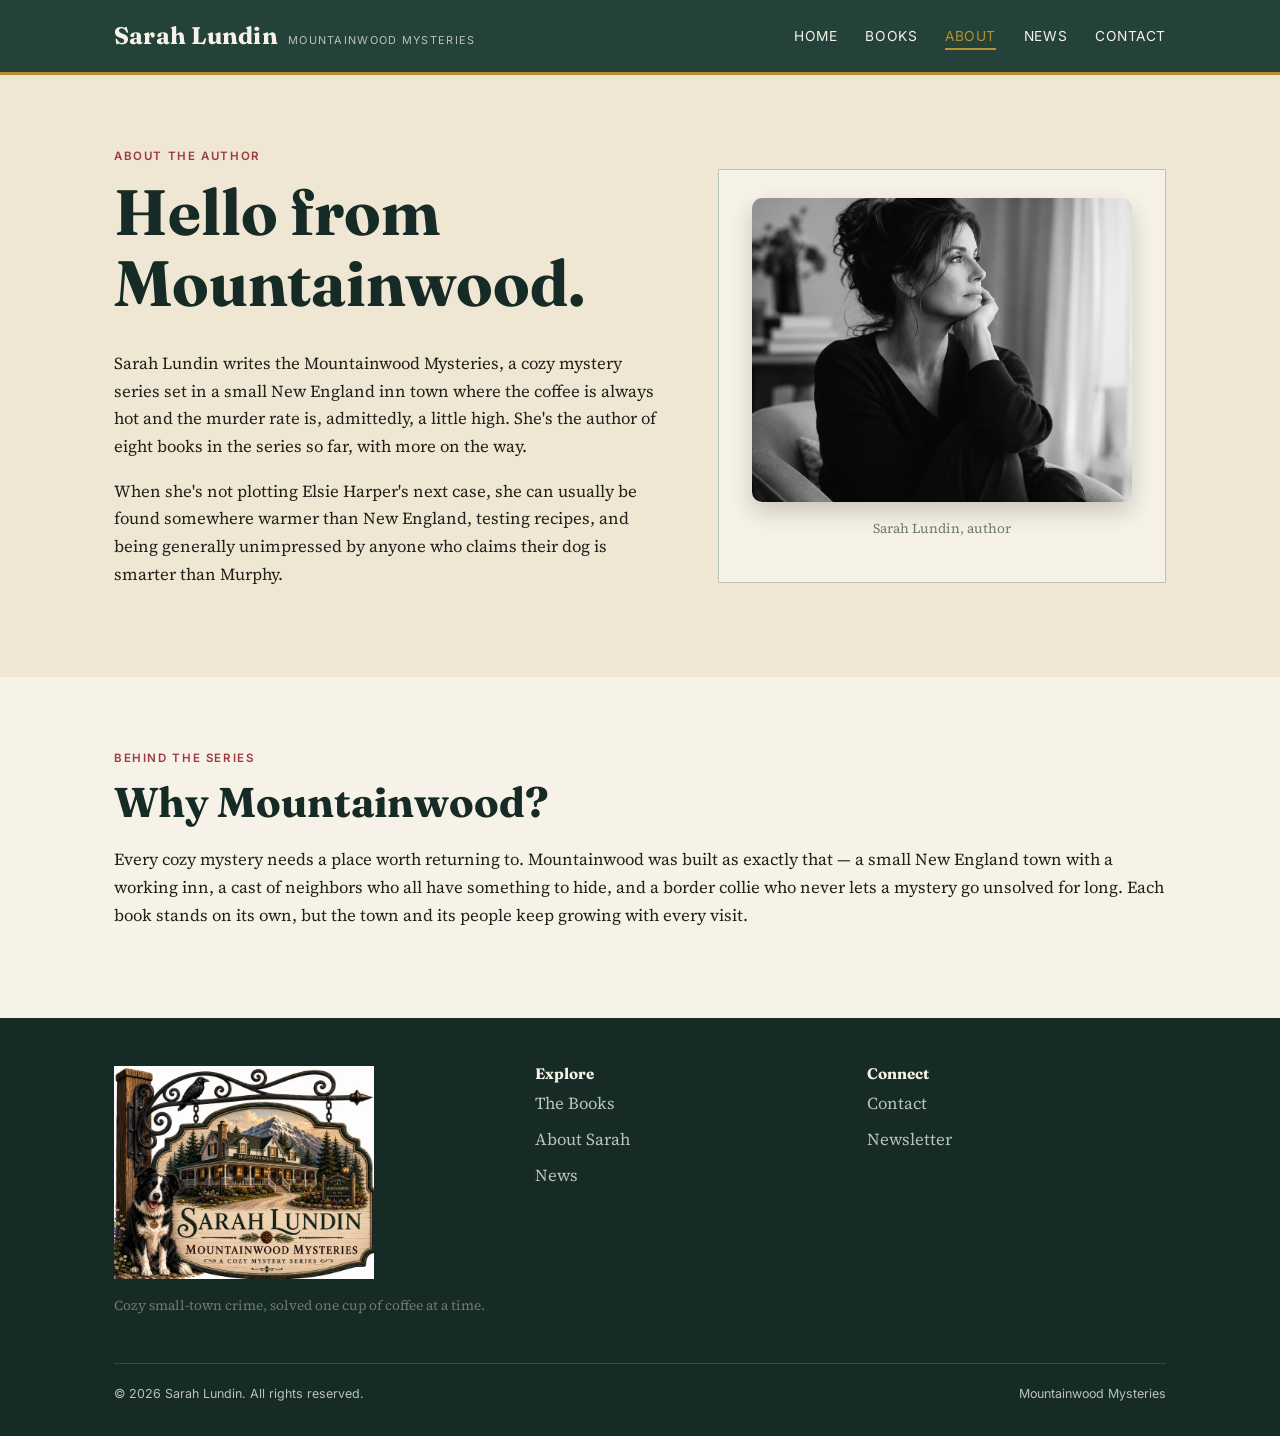
==== commit 5e1a2f44: "Update author bio section in about.html Removed placeholder bio text and left an empty paragraph for" ====
--- a/about.html
+++ b/about.html
@@ -35,7 +35,7 @@
       <!-- EDIT THIS PARAGRAPH with your own bio -->
       <p>Sarah Lundin writes the Mountainwood Mysteries, a cozy mystery series set in a small New England inn town where the coffee is always hot and the murder rate is, admittedly, a little high. She's the author of eight books in the series so far, with more on the way.</p>
       <p>When she's not plotting Elsie Harper's next case, she can usually be found somewhere warmer than New England, testing recipes, and being generally unimpressed by anyone who claims their dog is smarter than Murphy.</p>
-      <p class="small">Replace this bio with your own details, photo, and background whenever you're ready — this page is built to be easy to edit.</p>
+      <p class="small"></p>
     </div>
    <div class="card center">
     <img
